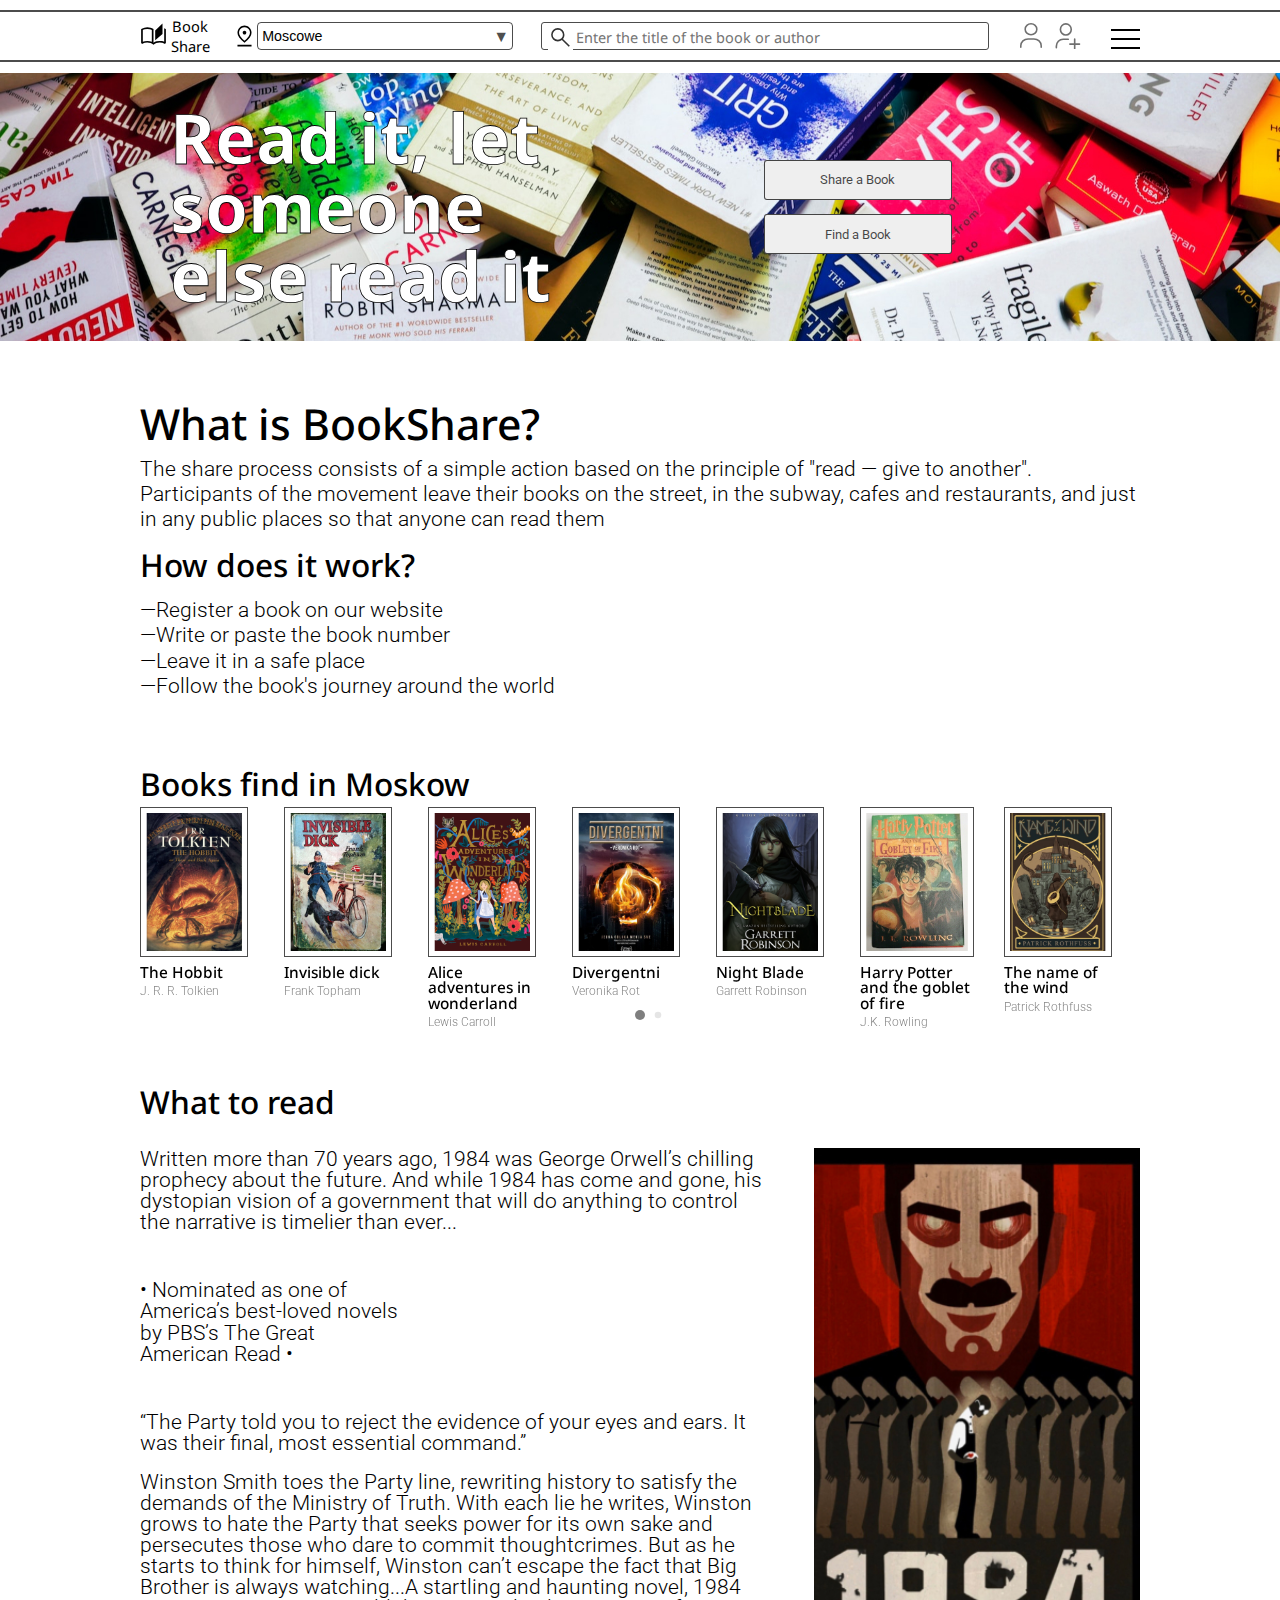
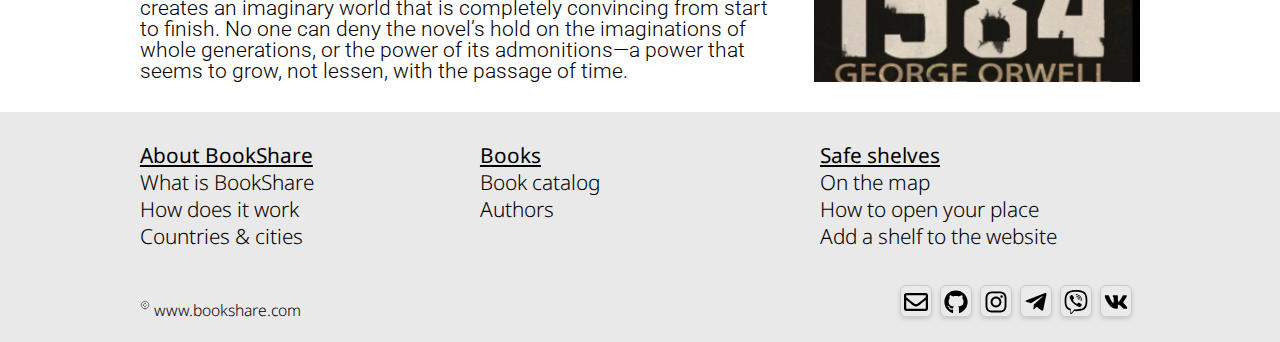
==== index.html @ 94b4ea36 "заливка" ====
<!DOCTYPE html>
<html lang="en">

<head>
   <meta charset="UTF-8">
   <meta http-equiv="X-UA-Compatible" content="IE=edge">
   <meta name="viewport" content="width=device-width, initial-scale=1.0">
   <link rel="stylesheet" href="css/style.css">
   <link rel="stylesheet" href="https://cdn.jsdelivr.net/npm/swiper@9/swiper-bundle.min.css" />
   <title>BookShare</title>
</head>

<body>
   <div class="wrapper">
      <header class="header">
         
         <div class="line"></div>
         <div class="container container-menu">
            <div class="menu">
               <!-- ================================= -->
               <button class="menu__logo">
                  <div class="menu__logo-icon">
                     <img src="img/001-menu/01_open-book.svg" alt="book">
                  </div>
                  <div class="menu__logo-text">Book <br> Share </div>
               </button>
               <!-- ================================= -->
               <div class="menu__location">
                  <img src="img/001-menu/02_pin-drop.svg" alt="location">
                  <div class="menu__location__select">
                     <select name="location" class="menu__location__select-city">
                        <option select disableed value="Moscowe">Moscowe</option>
                        <option value="Ekaterinburg">Ekaterinburg</option>
                        <option value="Omsk">Omsk</option>
                        <option value="Cheboksary">Cheboksary</option>
                     </select>
                  </div>
               </div>
               <!-- ================================= -->
               <div class="menu__search">
                  <form action="#" method="get" class="menu__search-wrapper">
                     <div>
                        <button type="reset" class="menu__search-btn btn">
                           <img class="menu__search-btn_img_1" src="img/001-menu/03_search.svg" alt="">
                           <img class="menu__search-btn_img_2" src="img/001-menu/03_search-2.svg" alt="">
                        </button>
                     </div>
                     <div class="menu__search-input">
                        <input class="search__input" type="text" placeholder="Enter the title of the book or author">
                     </div>
                  </form>
               </div>
               <!-- ================================= -->
               <div class="menu__contacts">
                  <div class="menu__contacts-login">
                     <button class="btn btn-item">
                        <img src="img/001-menu/04_Vector 1.svg" alt="">
                        <div class="prompt">Register</div>
                     </button>
                  </div>
                  <div class="menu__contacts-new">
                     <button class="btn btn-item">
                        <img src="img/001-menu/05_Vector 2.svg" alt="">
                        <div class="prompt">New account</div>
                     </button>
                  </div>
               </div>
               <!-- ================================= -->
               <div class="menu__burger">
                  <nav class="nav burger__wrapper">
                     <ul class="nav__list">
                        <li class="nav__item"><a href="#" data-goto=".what-is-bookshare" class="nav__link">What is BookShare</a></li>
                        <li class="nav__item"><a href="#" data-goto=".slider__book-find-in-moskow" class="nav__link">Books find in city</a></li>
                        <li class="nav__item"><a href="#" data-goto=".what-to-read" class="nav__link">What to read</a></li>
                        <li class="nav__item"><a href="#" data-goto=".footer" class="nav__link">Information block</a></li>
                        <li class="nav__item"><a href="./categories.html" class="nav__link">Categories</a></li>
                        <li class="nav__item"><a href="#" class="nav__link">Пункт 6</a></li>
                     </ul>
                  </nav>
                  <button class="burger" aria-label="Открыть меню" aria-expanded="false">
                     <span class="burger__line"></span>
                  </button>
               </div>
            </div>
            <div class="line line-one"></div>
            <!-- ======================================= -->
         </div>
         <div class="line"></div>
         <div class="header-box">
            <div class="container">
               <div class="header-box__content">
                  <h1>Read it, let someone <br>else read it</h1>
                  <div class="header-box__content-button">
                     <button class="header-box__content__button-one">Share a Book</button>
                     <button class="header-box__content__button-two">Find a Book</button>
                  </div>
                  </p>
               </div>
            </div>
            <!-- ========================================= -->
      </header>
      <main class="main">
         <section class="what-is-bookshare">
            <div class="container">
               <div class="box-text_1">
                  <h2>What is BookShare?</h2>
                  <p>The share process consists of a simple action based on the principle of "read — give to another".
                     Participants of the movement leave their books on the street, in the subway, cafes and restaurants,
                     and just in any public places so that anyone can read them
                  </p>
               </div>
               <div class="box-text_2">
                  <h3>How does it work?</h3>
                  <ul>
                     <li>Register a book on our website</li>
                     <li>Write or paste the book number</li>
                     <li>Leave it in a safe place</li>
                     <li>Follow the book's journey around the world</li>
                  </ul>
               </div>
            </div>
         </section>
         <section class="slider__book-find-in-moskow">
            <div class="container">
               <div class="swiper">
                  <h3 class="title">Books find in Moskow</h3>
                  <div class="swiper-wrapper">
                     <!-- Slides -->
                     <a href="#" class="swiper-slide">
                        <div class="swiper-slide__image">
                           <img src="./img/003-slider/001_The-Hobbit.png" alt="The Hobbit">
                        </div>
                        <h4 class="swiper-slide__book-title">The Hobbit</h4>
                        <p class="swiper-slide__author">J. R. R. Tolkien</p>
                     </a>
                     <a href="#" class="swiper-slide">
                        <div class="swiper-slide__image">
                           <img src="./img/003-slider/002_Invisible-dick.png" alt="Invisible dick">
                        </div>
                        <h4 class="swiper-slide__book-title">Invisible dick</h4>
                        <p class="swiper-slide__author">Frank Topham</p>
                     </a>
                     <a href="#" class="swiper-slide">
                        <div class="swiper-slide__image">
                           <img src="./img/003-slider/003_Alice-adventures-in-wonderland.png"
                              alt="Alice adventures in wonderland">
                        </div>
                        <h4 class="swiper-slide__book-title">Alice adventures in wonderland</h4>
                        <p class="swiper-slide__author">Lewis Carroll</p>
                     </a>
                     <a href="#" class="swiper-slide">
                        <div class="swiper-slide__image">
                           <img src="./img/003-slider/004_Divergentni.png" alt="Divergentni">
                        </div>
                        <h4 class="swiper-slide__book-title">Divergentni
                        </h4>
                        <p class="swiper-slide__author">Veronika Rot</p>
                     </a>
                     <a href="#" class="swiper-slide">
                        <div class="swiper-slide__image">
                           <img src="./img/003-slider/005_Night-Blade.png" alt="Night Blade">
                        </div>
                        <h4 class="swiper-slide__book-title">Night Blade
                        </h4>
                        <p class="swiper-slide__author">Garrett Robinson</p>
                     </a>
                     <a href="#" class="swiper-slide">
                        <div class="swiper-slide__image">
                           <img src="./img/003-slider/006_Harry-Potter-and-the-goblet-of-fire.png"
                              alt="Harry Potter and the goblet of fire">
                        </div>
                        <h4 class="swiper-slide__book-title">Harry Potter and the goblet of fire
                        </h4>
                        <p class="swiper-slide__author">J.K. Rowling</p>
                     </a>
                     <a href="#" class="swiper-slide">
                        <div class="swiper-slide__image">
                           <img src="./img/003-slider/007_The-name-of-the-wind.png" alt="The name of the wind">
                        </div>
                        <h4 class="swiper-slide__book-title">The name of the wind</h4>
                        <p class="swiper-slide__author">Patrick Rothfuss</p>
                     </a>
                     <a href="#" class="swiper-slide">
                        <div class="swiper-slide__image">
                           <img src="./img/003-slider/008_The-book-of-Bera.png" alt="The book of Bera">
                        </div>
                        <h4 class="swiper-slide__book-title">The book of Bera</h4>
                        <p class="swiper-slide__author">Suzie Wilde</p>
                     </a>
                  </div>
                  <!-- If we need pagination -->
                  <div class="swiper-pagination"></div>

                  <!-- If we need navigation buttons -->
                  <!-- <div class="swiper-button-prev"></div>
                  <div class="swiper-button-next"></div> -->

                  <!-- If we need scrollbar -->
                  <!-- <div class="swiper-scrollbar"></div> -->
               </div>
            </div>
         </section>
         <section class="what-to-read">
            <div class="container">
               <div class="what-to-read__wrapper">
                  <h3>What to read</h3>
                  <div class="what-to-read__box">
                     <div class="what-to-read__image">
                        <img src="./img/004-what-to-read/001.jpg" alt="What-to-read">
                     </div>
                     <div class="what-to-read__text-one">
                        <p>Written more than 70 years ago, 1984 was George Orwell’s chilling prophecy about the future.
                           And while 1984 has come and gone, his dystopian vision of a government that will do anything
                           to control the narrative is timelier than ever...</p>
                     </div>
                     <div class="what-to-read__box">
                        <p>• Nominated as one of America’s best-loved novels by PBS’s The Great American Read •</p>
                     </div>
                     <div class="what-to-read__text-three">
                        <p>“The Party told you to reject the evidence of your eyes and ears. It was their final, most
                           essential command.”</p>
                     </div>
                     <div class="what-to-read__text-four">
                        <p>Winston Smith toes the Party line, rewriting history to satisfy the demands of the Ministry
                           of Truth. With each lie he writes, Winston grows to hate the Party that seeks power for its
                           own sake and persecutes those who dare to commit thoughtcrimes. But as he starts to think for
                           himself, Winston can’t escape the fact that Big Brother is always watching...A startling and
                           haunting novel, 1984 creates an imaginary world that is completely convincing from start to
                           finish. No one can deny the novel’s hold on the imaginations of whole generations, or the
                           power of its admonitions—a power that seems to grow, not lessen, with the passage of time.
                        </p>
                     </div>
                  </div>
               </div>
            </div>
         </section>
      </main>
      <footer class="footer">
         <div class="container">
            <div class="footer__wrapper">
               <div class="footer__about-bookshare">
                  <h5>About BookShare</h5>
                  <a href="#">
                     <p>What is BookShare</p>
                  </a>
                  <a href="#">
                     <p>How does it work</p>
                  </a>
                  <a href="#">
                     <p>Countries & cities</p>
                  </a>
               </div>
               <div class="footer__books">
                  <h5>Books</h5>
                  <a href="#">
                     <p>Book catalog</p>
                  </a>
                  <a href="#">
                     <p>Authors</p>
                  </a>
               </div>
               <div class="footer__safe-shelves">
                  <h5>Safe shelves</h5>
                  <a href="#">
                     <p>On the map</p>
                  </a>
                  <a href="#">
                     <p>How to open your place</p>
                  </a>
                  <a href="#">
                     <p>Add a shelf to the website</p>
                  </a>
               </div>
               <div class="footer__socials">
                  <div class="social email">
                     <a href="#" target="_blank">
                        <svg role="img" viewBox="0 0 512 512">
                           <path fill="currentColor"
                              d="M464 64H48C21.49 64 0 85.49 0 112v288c0 26.51 21.49 48 48 48h416c26.51 0 48-21.49 48-48V112c0-26.51-21.49-48-48-48zm0 48v40.805c-22.422 18.259-58.168 46.651-134.587 106.49-16.841 13.247-50.201 45.072-73.413 44.701-23.208.375-56.579-31.459-73.413-44.701C106.18 199.465 70.425 171.067 48 152.805V112h416zM48 400V214.398c22.914 18.251 55.409 43.862 104.938 82.646 21.857 17.205 60.134 55.186 103.062 54.955 42.717.231 80.509-37.199 103.053-54.947 49.528-38.783 82.032-64.401 104.947-82.653V400H48z" />
                        </svg>
                     </a>
                  </div>
                  <!-- <div class="social facebook">
                     <a href="#" target="_blank">
                        <svg role="img" viewBox="0 0 320 512">
                           <path fill="currentColor" d="M279.14 288l14.22-92.66h-88.91v-60.13c0-25.35 12.42-50.06 52.24-50.06h40.42V6.26S260.43 0 225.36 0c-73.22 0-121.08 44.38-121.08 124.72v70.62H22.89V288h81.39v224h100.17V288z"/>
                        </svg>
                     </a>
                  </div> -->
                  <div class="social github">
                     <a href="#" target="_blank">
                        <svg role="img" viewBox="0 0 496 512">
                           <path fill="currentColor"
                              d="M165.9 397.4c0 2-2.3 3.6-5.2 3.6-3.3.3-5.6-1.3-5.6-3.6 0-2 2.3-3.6 5.2-3.6 3-.3 5.6 1.3 5.6 3.6zm-31.1-4.5c-.7 2 1.3 4.3 4.3 4.9 2.6 1 5.6 0 6.2-2s-1.3-4.3-4.3-5.2c-2.6-.7-5.5.3-6.2 2.3zm44.2-1.7c-2.9.7-4.9 2.6-4.6 4.9.3 2 2.9 3.3 5.9 2.6 2.9-.7 4.9-2.6 4.6-4.6-.3-1.9-3-3.2-5.9-2.9zM244.8 8C106.1 8 0 113.3 0 252c0 110.9 69.8 205.8 169.5 239.2 12.8 2.3 17.3-5.6 17.3-12.1 0-6.2-.3-40.4-.3-61.4 0 0-70 15-84.7-29.8 0 0-11.4-29.1-27.8-36.6 0 0-22.9-15.7 1.6-15.4 0 0 24.9 2 38.6 25.8 21.9 38.6 58.6 27.5 72.9 20.9 2.3-16 8.8-27.1 16-33.7-55.9-6.2-112.3-14.3-112.3-110.5 0-27.5 7.6-41.3 23.6-58.9-2.6-6.5-11.1-33.3 2.6-67.9 20.9-6.5 69 27 69 27 20-5.6 41.5-8.5 62.8-8.5s42.8 2.9 62.8 8.5c0 0 48.1-33.6 69-27 13.7 34.7 5.2 61.4 2.6 67.9 16 17.7 25.8 31.5 25.8 58.9 0 96.5-58.9 104.2-114.8 110.5 9.2 7.9 17 22.9 17 46.4 0 33.7-.3 75.4-.3 83.6 0 6.5 4.6 14.4 17.3 12.1C428.2 457.8 496 362.9 496 252 496 113.3 383.5 8 244.8 8zM97.2 352.9c-1.3 1-1 3.3.7 5.2 1.6 1.6 3.9 2.3 5.2 1 1.3-1 1-3.3-.7-5.2-1.6-1.6-3.9-2.3-5.2-1zm-10.8-8.1c-.7 1.3.3 2.9 2.3 3.9 1.6 1 3.6.7 4.3-.7.7-1.3-.3-2.9-2.3-3.9-2-.6-3.6-.3-4.3.7zm32.4 35.6c-1.6 1.3-1 4.3 1.3 6.2 2.3 2.3 5.2 2.6 6.5 1 1.3-1.3.7-4.3-1.3-6.2-2.2-2.3-5.2-2.6-6.5-1zm-11.4-14.7c-1.6 1-1.6 3.6 0 5.9 1.6 2.3 4.3 3.3 5.6 2.3 1.6-1.3 1.6-3.9 0-6.2-1.4-2.3-4-3.3-5.6-2z" />
                        </svg>
                     </a>
                  </div>
                  <div class="social instagram">
                     <a href="#" target="_blank">
                        <svg role="img" viewBox="0 0 448 512">
                           <path fill="currentColor"
                              d="M224.1 141c-63.6 0-114.9 51.3-114.9 114.9s51.3 114.9 114.9 114.9S339 319.5 339 255.9 287.7 141 224.1 141zm0 189.6c-41.1 0-74.7-33.5-74.7-74.7s33.5-74.7 74.7-74.7 74.7 33.5 74.7 74.7-33.6 74.7-74.7 74.7zm146.4-194.3c0 14.9-12 26.8-26.8 26.8-14.9 0-26.8-12-26.8-26.8s12-26.8 26.8-26.8 26.8 12 26.8 26.8zm76.1 27.2c-1.7-35.9-9.9-67.7-36.2-93.9-26.2-26.2-58-34.4-93.9-36.2-37-2.1-147.9-2.1-184.9 0-35.8 1.7-67.6 9.9-93.9 36.1s-34.4 58-36.2 93.9c-2.1 37-2.1 147.9 0 184.9 1.7 35.9 9.9 67.7 36.2 93.9s58 34.4 93.9 36.2c37 2.1 147.9 2.1 184.9 0 35.9-1.7 67.7-9.9 93.9-36.2 26.2-26.2 34.4-58 36.2-93.9 2.1-37 2.1-147.8 0-184.8zM398.8 388c-7.8 19.6-22.9 34.7-42.6 42.6-29.5 11.7-99.5 9-132.1 9s-102.7 2.6-132.1-9c-19.6-7.8-34.7-22.9-42.6-42.6-11.7-29.5-9-99.5-9-132.1s-2.6-102.7 9-132.1c7.8-19.6 22.9-34.7 42.6-42.6 29.5-11.7 99.5-9 132.1-9s102.7-2.6 132.1 9c19.6 7.8 34.7 22.9 42.6 42.6 11.7 29.5 9 99.5 9 132.1s2.7 102.7-9 132.1z" />
                        </svg>
                     </a>
                  </div>
                  <!-- <div class="social linkedin">
                     <a href="#" target="_blank">
                        <svg role="img" viewBox="0 0 448 512">
                           <path fill="currentColor" d="M100.28 448H7.4V148.9h92.88zM53.79 108.1C24.09 108.1 0 83.5 0 53.8a53.79 53.79 0 0 1 107.58 0c0 29.7-24.1 54.3-53.79 54.3zM447.9 448h-92.68V302.4c0-34.7-.7-79.2-48.29-79.2-48.29 0-55.69 37.7-55.69 76.7V448h-92.78V148.9h89.08v40.8h1.3c12.4-23.5 42.69-48.3 87.88-48.3 94 0 111.28 61.9 111.28 142.3V448z"/>
                        </svg>
                     </a>
                  </div> -->
                  <div class="social telegram">
                     <a href="#" target="_blank">
                        <svg role="img" viewBox="0 0 448 512">
                           <path fill="currentColor"
                              d="M446.7 98.6l-67.6 318.8c-5.1 22.5-18.4 28.1-37.3 17.5l-103-75.9-49.7 47.8c-5.5 5.5-10.1 10.1-20.7 10.1l7.4-104.9 190.9-172.5c8.3-7.4-1.8-11.5-12.9-4.1L117.8 284 16.2 252.2c-22.1-6.9-22.5-22.1 4.6-32.7L418.2 66.4c18.4-6.9 34.5 4.1 28.5 32.2z" />
                        </svg>
                     </a>
                  </div>
                  <!-- <div class="social twitter">
                     <a href="#" target="_blank">
                        <svg role="img" viewBox="0 0 512 512">
                           <path fill="currentColor" d="M459.37 151.716c.325 4.548.325 9.097.325 13.645 0 138.72-105.583 298.558-298.558 298.558-59.452 0-114.68-17.219-161.137-47.106 8.447.974 16.568 1.299 25.34 1.299 49.055 0 94.213-16.568 130.274-44.832-46.132-.975-84.792-31.188-98.112-72.772 6.498.974 12.995 1.624 19.818 1.624 9.421 0 18.843-1.3 27.614-3.573-48.081-9.747-84.143-51.98-84.143-102.985v-1.299c13.969 7.797 30.214 12.67 47.431 13.319-28.264-18.843-46.781-51.005-46.781-87.391 0-19.492 5.197-37.36 14.294-52.954 51.655 63.675 129.3 105.258 216.365 109.807-1.624-7.797-2.599-15.918-2.599-24.04 0-57.828 46.782-104.934 104.934-104.934 30.213 0 57.502 12.67 76.67 33.137 23.715-4.548 46.456-13.32 66.599-25.34-7.798 24.366-24.366 44.833-46.132 57.827 21.117-2.273 41.584-8.122 60.426-16.243-14.292 20.791-32.161 39.308-52.628 54.253z"/>
                        </svg>
                     </a>
                  </div> -->
                  <div class="social viber">
                     <a href="#" target="_blank">
                        <svg role="img" viewBox="0 0 512 512">
                           <path fill="currentColor"
                              d="M444 49.9C431.3 38.2 379.9.9 265.3.4c0 0-135.1-8.1-200.9 52.3C27.8 89.3 14.9 143 13.5 209.5c-1.4 66.5-3.1 191.1 117 224.9h.1l-.1 51.6s-.8 20.9 13 25.1c16.6 5.2 26.4-10.7 42.3-27.8 8.7-9.4 20.7-23.2 29.8-33.7 82.2 6.9 145.3-8.9 152.5-11.2 16.6-5.4 110.5-17.4 125.7-142 15.8-128.6-7.6-209.8-49.8-246.5zM457.9 287c-12.9 104-89 110.6-103 115.1-6 1.9-61.5 15.7-131.2 11.2 0 0-52 62.7-68.2 79-5.3 5.3-11.1 4.8-11-5.7 0-6.9.4-85.7.4-85.7-.1 0-.1 0 0 0-101.8-28.2-95.8-134.3-94.7-189.8 1.1-55.5 11.6-101 42.6-131.6 55.7-50.5 170.4-43 170.4-43 96.9.4 143.3 29.6 154.1 39.4 35.7 30.6 53.9 103.8 40.6 211.1zm-139-80.8c.4 8.6-12.5 9.2-12.9.6-1.1-22-11.4-32.7-32.6-33.9-8.6-.5-7.8-13.4.7-12.9 27.9 1.5 43.4 17.5 44.8 46.2zm20.3 11.3c1-42.4-25.5-75.6-75.8-79.3-8.5-.6-7.6-13.5.9-12.9 58 4.2 88.9 44.1 87.8 92.5-.1 8.6-13.1 8.2-12.9-.3zm47 13.4c.1 8.6-12.9 8.7-12.9.1-.6-81.5-54.9-125.9-120.8-126.4-8.5-.1-8.5-12.9 0-12.9 73.7.5 133 51.4 133.7 139.2zM374.9 329v.2c-10.8 19-31 40-51.8 33.3l-.2-.3c-21.1-5.9-70.8-31.5-102.2-56.5-16.2-12.8-31-27.9-42.4-42.4-10.3-12.9-20.7-28.2-30.8-46.6-21.3-38.5-26-55.7-26-55.7-6.7-20.8 14.2-41 33.3-51.8h.2c9.2-4.8 18-3.2 23.9 3.9 0 0 12.4 14.8 17.7 22.1 5 6.8 11.7 17.7 15.2 23.8 6.1 10.9 2.3 22-3.7 26.6l-12 9.6c-6.1 4.9-5.3 14-5.3 14s17.8 67.3 84.3 84.3c0 0 9.1.8 14-5.3l9.6-12c4.6-6 15.7-9.8 26.6-3.7 14.7 8.3 33.4 21.2 45.8 32.9 7 5.7 8.6 14.4 3.8 23.6z" />
                        </svg>
                     </a>
                  </div>
                  <div class="social vk">
                     <a href="#" target="_blank">
                        <svg role="img" viewBox="0 0 576 512">
                           <path fill="currentColor"
                              d="M545 117.7c3.7-12.5 0-21.7-17.8-21.7h-58.9c-15 0-21.9 7.9-25.6 16.7 0 0-30 73.1-72.4 120.5-13.7 13.7-20 18.1-27.5 18.1-3.7 0-9.4-4.4-9.4-16.9V117.7c0-15-4.2-21.7-16.6-21.7h-92.6c-9.4 0-15 7-15 13.5 0 14.2 21.2 17.5 23.4 57.5v86.8c0 19-3.4 22.5-10.9 22.5-20 0-68.6-73.4-97.4-157.4-5.8-16.3-11.5-22.9-26.6-22.9H38.8c-16.8 0-20.2 7.9-20.2 16.7 0 15.6 20 93.1 93.1 195.5C160.4 378.1 229 416 291.4 416c37.5 0 42.1-8.4 42.1-22.9 0-66.8-3.4-73.1 15.4-73.1 8.7 0 23.7 4.4 58.7 38.1 40 40 46.6 57.9 69 57.9h58.9c16.8 0 25.3-8.4 20.4-25-11.2-34.9-86.9-106.7-90.3-111.5-8.7-11.2-6.2-16.2 0-26.2.1-.1 72-101.3 79.4-135.6z" />
                        </svg>
                     </a>
                  </div>
                  <!-- <div class="social whatsapp">
                     <a href="#" target="_blank">
                        <svg role="img" viewBox="0 0 448 512">
                           <path fill="currentColor" d="M380.9 97.1C339 55.1 283.2 32 223.9 32c-122.4 0-222 99.6-222 222 0 39.1 10.2 77.3 29.6 111L0 480l117.7-30.9c32.4 17.7 68.9 27 106.1 27h.1c122.3 0 224.1-99.6 224.1-222 0-59.3-25.2-115-67.1-157zm-157 341.6c-33.2 0-65.7-8.9-94-25.7l-6.7-4-69.8 18.3L72 359.2l-4.4-7c-18.5-29.4-28.2-63.3-28.2-98.2 0-101.7 82.8-184.5 184.6-184.5 49.3 0 95.6 19.2 130.4 54.1 34.8 34.9 56.2 81.2 56.1 130.5 0 101.8-84.9 184.6-186.6 184.6zm101.2-138.2c-5.5-2.8-32.8-16.2-37.9-18-5.1-1.9-8.8-2.8-12.5 2.8-3.7 5.6-14.3 18-17.6 21.8-3.2 3.7-6.5 4.2-12 1.4-32.6-16.3-54-29.1-75.5-66-5.7-9.8 5.7-9.1 16.3-30.3 1.8-3.7.9-6.9-.5-9.7-1.4-2.8-12.5-30.1-17.1-41.2-4.5-10.8-9.1-9.3-12.5-9.5-3.2-.2-6.9-.2-10.6-.2-3.7 0-9.7 1.4-14.8 6.9-5.1 5.6-19.4 19-19.4 46.3 0 27.3 19.9 53.7 22.6 57.4 2.8 3.7 39.1 59.7 94.8 83.8 35.2 15.2 49 16.5 66.6 13.9 10.7-1.6 32.8-13.4 37.4-26.4 4.6-13 4.6-24.1 3.2-26.4-1.3-2.5-5-3.9-10.5-6.6z"/>
                        </svg>
                     </a>
                  </div> -->
               </div>
               <div class="footer__www">
                  <a href="#">
                     <img src="./img/005-footer/Copyright.svg" alt="">
                     <p>www.bookshare.com</p>
                  </a>
               </div>
            </div>
         </div>
      </footer>
   </div>
   <script src="https://cdn.jsdelivr.net/npm/swiper@9/swiper-bundle.min.js"></script>
   <script src="js/script.js"></script>
</body>

</html>
---- css/style.css ----
@charset "UTF-8";
@import url("https://fonts.googleapis.com/css2?family=Noto+Sans:wght@300;400;500;700&family=Roboto:wght@300&display=swap"); /* /*Обнуление - Кросбраузерность*/
* {
  padding: 0;
  margin: 0;
  border: 0;
}

*, *:before, *:after {
  -webkit-box-sizing: border-box;
  box-sizing: border-box;
}

:focus, :active {
  outline: none;
}

a:focus, a:active {
  outline: none;
}

nav, footer, header, aside {
  display: block;
}

html, body {
  height: 100%;
  width: 100%;
  font-size: 100%;
  line-height: 1;
  font-size: 16px;
  -ms-text-size-adjust: 100%;
  -moz-text-size-adjust: 100%;
  -webkit-text-size-adjust: 100%;
}

input, button, textarea {
  font-family: inherit;
}

input::-ms-clear {
  display: none;
}

button {
  cursor: pointer;
}

button::-moz-focus-inner {
  padding: 0;
  border: 0;
}

a {
  color: inherit;
}

a, a:visited {
  text-decoration: none;
}

a:hover {
  text-decoration: none;
}

ul li {
  list-style: none;
}

img {
  vertical-align: top;
}

h1, h2, h3, h4, h5, h6 {
  font-size: inherit;
  font-weight: inherit;
}

/*--------------------*/
body {
  font-family: "Roboto", "Arial", sans-serif;
  font-weight: 300;
}

.footer__wrapper {
  font-family: "Noto Sans", "Arial", sans-serif;
  font-weight: 300;
}

.footer__wrapper h5, .menu {
  font-family: "Noto Sans", "Arial", sans-serif;
  font-weight: 400;
}

h4, h3, h2 {
  font-family: "Noto Sans", "Arial", sans-serif;
  font-weight: 500;
}

.header-box__content h1 {
  font-family: "Noto Sans", "Arial", sans-serif;
  font-weight: 700;
}

.line {
  margin: 10px 0;
  border: 1px solid rgba(0, 0, 0, 0.7);
  width: 150%;
}

.menu {
  position: relative;
  display: -webkit-box;
  display: -ms-flexbox;
  display: flex;
  -webkit-box-pack: justify;
      -ms-flex-pack: justify;
          justify-content: space-between;
  height: 28px;
  -webkit-box-align: center;
      -ms-flex-align: center;
          align-items: center;
}
.menu .btn {
  background: #ffffff;
}
.menu__logo {
  display: -webkit-box;
  display: -ms-flexbox;
  display: flex;
  -webkit-box-align: center;
      -ms-flex-align: center;
          align-items: center;
  background: #ffffff;
}
.menu__logo-icon {
  background: #ffffff;
}
.menu__logo-icon img {
  width: 22px;
}
.menu__logo-text {
  padding: 0 0 0 4px;
}
@media (max-width: 767px) {
  .menu__logo-text {
    font-size: calc(9px + 8.5 * ((100vw - 320px) / 1920));
  }
}
@media (min-width: 767px) {
  .menu__logo-text {
    font-size: calc(9px + 8.5 * (100vw / 1920));
  }
}
.menu__location {
  display: -webkit-box;
  display: -ms-flexbox;
  display: flex;
}
.menu__location img {
  width: 20px;
}
.menu__location__select {
  margin-right: 5px;
  position: relative;
  display: -webkit-box;
  display: -ms-flexbox;
  display: flex;
  width: 40vw;
  height: 28px;
  line-height: 1.7;
  overflow: hidden;
  border-radius: 0.25em;
  border: 1px solid rgba(0, 0, 0, 0.7);
  padding: 0 4px;
}
.menu__location__select select {
  -moz-appearance: none;
  -webkit-appearance: none;
  -ms-appearance: none;
  appearance: none;
  -webkit-box-shadow: none;
          box-shadow: none;
  border: 0 !important;
  background-image: none;
  -webkit-box-flex: 1;
      -ms-flex: 1;
          flex: 1;
  padding: 0 0em;
  background: white;
  cursor: pointer;
  font-size: 1em;
  -webkit-transition: 0.3s all ease;
  transition: 0.3s all ease;
}
@media (max-width: 767px) {
  .menu__location__select select {
    font-size: calc(12px + 3.4 * ((100vw - 320px) / 1920));
  }
}
@media (min-width: 767px) {
  .menu__location__select select {
    font-size: calc(12px + 3.4 * (100vw / 1920));
  }
}
.menu__location__select select::-ms-expand {
  display: none;
}
.menu__location__select::after {
  content: "▼";
  position: absolute;
  top: 0;
  right: 0;
  padding: 0 0.2em;
  cursor: pointer;
  pointer-events: none;
  -webkit-transition: 0.3s all ease;
  transition: 0.3s all ease;
  color: rgba(0, 0, 0, 0.7);
}
.menu__location__select:hover::after {
  color: #000000;
}
.menu__location__select:hover {
  -webkit-transition: 0.3s all ease;
  transition: 0.3s all ease;
  -webkit-box-shadow: 1px 1px 6px rgba(0, 0, 0, 0.6);
          box-shadow: 1px 1px 6px rgba(0, 0, 0, 0.6);
}
.menu__search {
  position: absolute;
  top: 48px;
  left: 0;
  right: 0;
  border: 1px solid rgba(0, 0, 0, 0.7);
  border-radius: 3px;
  max-width: 638px;
  height: 28px;
  margin: 0 auto;
}
.menu__search-wrapper {
  display: -webkit-box;
  display: -ms-flexbox;
  display: flex;
  min-width: 100%;
  padding: 3px;
  -webkit-box-align: center;
      -ms-flex-align: center;
          align-items: center;
}
.menu__search-btn {
  margin: 0 3px;
}
.menu__search-btn img {
  width: 20px;
  border-radius: 20%;
  opacity: 0.8;
}
.menu__search-btn_img_2 {
  display: none;
}
.menu__search-btn:hover .menu__search-btn_img_1 {
  display: none;
}
.menu__search-btn:hover .menu__search-btn_img_2 {
  -webkit-transition: 0.3s all ease;
  transition: 0.3s all ease;
  display: block;
  width: 22px;
}
.menu__search-input {
  width: 100%;
}
.menu__search .search__input {
  height: 100%;
  width: 100%;
  line-height: 0.7rem;
}
@media (max-width: 767px) {
  .menu__search .search__input {
    font-size: calc(10px + 6.8 * ((100vw - 320px) / 1920));
  }
}
@media (min-width: 767px) {
  .menu__search .search__input {
    font-size: calc(10px + 6.8 * (100vw / 1920));
  }
}
.menu__search:hover {
  -webkit-transition: 0.3s all ease;
  transition: 0.3s all ease;
  -webkit-box-shadow: 1px 1px 6px rgba(0, 0, 0, 0.6);
          box-shadow: 1px 1px 6px rgba(0, 0, 0, 0.6);
}
.menu__contacts {
  display: -webkit-box;
  display: -ms-flexbox;
  display: flex;
  margin: 0 5px 0 5px;
  position: relative;
}
.menu__contacts-login button {
  background: #ffffff;
  margin-right: 7px;
}
.menu__contacts-login img {
  width: 21px;
  opacity: 0.8;
}
.menu__contacts-new img {
  background: #ffffff;
  width: 25px;
  opacity: 0.8;
}
.menu__contacts .prompt {
  position: absolute;
  border: 1px solid #686161;
  border-radius: 3px;
  display: block;
  width: auto;
  padding: 3px;
  top: 35px;
  background: #ffffff;
  opacity: 0;
  visibility: hidden;
}
@media (max-width: 767px) {
  .menu__contacts .prompt {
    font-size: calc(8px + 10.2 * ((100vw - 320px) / 1920));
  }
}
@media (min-width: 767px) {
  .menu__contacts .prompt {
    font-size: calc(8px + 10.2 * (100vw / 1920));
  }
}
.menu__login-page img {
  width: 45px;
  padding: 0 10px 0 0;
}
.menu__burger {
  display: -webkit-box;
  display: -ms-flexbox;
  display: flex;
}
.menu__burger .nav {
  position: fixed;
  right: 0;
  top: 65px;
  z-index: 10000;
  background-color: #ffffff;
  padding: 30px;
  -webkit-transform: translateX(110%);
          transform: translateX(110%);
  -webkit-transition: -webkit-transform 0.6s ease-in-out;
  transition: -webkit-transform 0.6s ease-in-out;
  transition: transform 0.6s ease-in-out;
  transition: transform 0.6s ease-in-out, -webkit-transform 0.6s ease-in-out;
  overflow-y: auto;
  width: 60%;
  max-width: 300px;
  height: calc(100vh - 65px);
}
.menu__burger .nav a {
  background-color: #ffffff;
}
.menu__burger .nav__visible {
  -webkit-transform: none;
          transform: none;
}
.menu__burger .nav__list {
  display: -webkit-box;
  display: -ms-flexbox;
  display: flex;
  -webkit-box-orient: vertical;
  -webkit-box-direction: normal;
      -ms-flex-direction: column;
          flex-direction: column;
  -webkit-box-align: start;
      -ms-flex-align: start;
          align-items: flex-start;
}
@media (max-width: 767px) {
  .menu__burger .nav__list {
    font-size: calc(12px + 10.2 * ((100vw - 320px) / 1920));
  }
}
@media (min-width: 767px) {
  .menu__burger .nav__list {
    font-size: calc(12px + 10.2 * (100vw / 1920));
  }
}
.menu__burger .nav__item:not(:last-child) {
  margin-right: 0px;
  margin-bottom: 30px;
}
.menu__burger .burger {
  position: relative;
  height: 20px;
  width: 29px;
  background-color: transparent;
  margin-top: 5px;
}
.menu__burger .burger__line {
  position: absolute;
  left: 0;
  top: 50%;
  width: 100%;
  height: 2px;
  -webkit-transform: translateY(-50%);
          transform: translateY(-50%);
  -webkit-transition: opasity 0.3s ease-in-out;
  transition: opasity 0.3s ease-in-out;
  background-color: black;
}
.menu__burger .burger::before, .menu__burger .burger::after {
  content: "";
  position: absolute;
  left: 0;
  width: 100%;
  height: 2px;
  background-color: black;
  -webkit-transition: top 0.3s ease-in-out, bottom 0.3s ease-in-out, -webkit-transform 0.3s ease-in-out;
  transition: top 0.3s ease-in-out, bottom 0.3s ease-in-out, -webkit-transform 0.3s ease-in-out;
  transition: transform 0.3s ease-in-out, top 0.3s ease-in-out, bottom 0.3s ease-in-out;
  transition: transform 0.3s ease-in-out, top 0.3s ease-in-out, bottom 0.3s ease-in-out, -webkit-transform 0.3s ease-in-out;
}
.menu__burger .burger::before {
  top: 0px;
}
.menu__burger .burger::after {
  bottom: 0px;
}
.menu__burger .burger--active .burger__line {
  opacity: 0;
}
.menu__burger .burger--active::before {
  -webkit-transform: rotate(45deg);
          transform: rotate(45deg);
  top: 50%;
  bottom: auto;
}
.menu__burger .burger--active::after {
  -webkit-transform: rotate(-45deg);
          transform: rotate(-45deg);
  top: 50%;
  bottom: auto;
}

.line-one {
  position: absolute;
  left: 0;
  right: 0;
  top: 98px;
  border: 1px solid rgba(0, 0, 0, 0.7);
}

.header-box {
  background-image: url("../img/002-header/03.jpg");
  background-position: 0 0;
  background-repeat: no-repeat;
  background-size: cover;
  margin: 60px 0 0 0;
}
.header-box__content {
  display: -webkit-box;
  display: -ms-flexbox;
  display: flex;
  -webkit-box-orient: vertical;
  -webkit-box-direction: normal;
      -ms-flex-direction: column;
          flex-direction: column;
  -webkit-box-align: center;
      -ms-flex-align: center;
          align-items: center;
}
.header-box__content h1 {
  color: #FFF;
  -webkit-text-stroke: 0.8px #000000;
  text-align: center;
  width: 80vw;
  margin: 31px 0;
}
@media (max-width: 767px) {
  .header-box__content h1 {
    font-size: calc(25px + 66.3 * ((100vw - 320px) / 1920));
  }
}
@media (min-width: 767px) {
  .header-box__content h1 {
    font-size: calc(25px + 66.3 * (100vw / 1920));
  }
}
.header-box__content-button {
  display: -webkit-box;
  display: -ms-flexbox;
  display: flex;
  -webkit-box-orient: vertical;
  -webkit-box-direction: normal;
      -ms-flex-direction: column;
          flex-direction: column;
}
.header-box__content button {
  color: rgba(0, 0, 0, 0.7176470588);
  width: 125px;
  height: 24.5px;
  text-align: center;
  border-radius: 3px;
  border: 1px solid rgba(0, 0, 0, 0.7176470588);
}
.header-box__content button:hover {
  -webkit-transition: 0.3s all ease;
  transition: 0.3s all ease;
  -webkit-box-shadow: 1px 1px 6px rgba(0, 0, 0, 0.6);
          box-shadow: 1px 1px 6px rgba(0, 0, 0, 0.6);
}
.header-box__content__button-one {
  margin: 0 0 14.5px 0;
}
.header-box__content__button-two {
  margin: 0 0 55px 0;
}

@media (min-width: 767.98px) {
  .menu {
    position: static;
    padding: 0;
    margin: 0;
  }
  .menu__logo {
    margin: 0;
  }
  .menu__logo-icon img {
    width: 26.76px;
  }
  .menu__location {
    margin: 0;
  }
  .menu__location__select {
    width: 20vw;
  }
  .menu__location img {
    width: 25px;
  }
  .menu__search {
    position: static;
    width: 35vw;
    margin: 0;
  }
  .menu__search-wrapper {
    height: 28px;
  }
  .menu__search-wrapper img {
    width: 25px;
  }
  .menu__contacts-login img {
    padding: 3px;
    width: 28px;
  }
  .menu__contacts-new img {
    padding: 3px;
    width: 32px;
  }
  .menu__burger img {
    width: 40px;
  }
  .line-one {
    display: none;
  }
  .header-box {
    margin: 11px 0 0 0;
  }
  .header-box__content {
    -webkit-box-orient: horizontal;
    -webkit-box-direction: normal;
        -ms-flex-direction: row;
            flex-direction: row;
  }
  .header-box__content h1 {
    text-align: left;
    width: 40vw;
    margin: 30px 82px 30px 30px;
  }
  .header-box__content-button {
    -webkit-box-align: center;
        -ms-flex-align: center;
            align-items: center;
  }
  .header-box__content button {
    width: 188px;
    height: 40px;
  }
  .header-box__content__button-two {
    margin: 0;
  }
}
@media (min-width: 1919.98px) {
  .menu {
    margin: 0 auto;
  }
  .menu__logo-icon img {
    width: 26px;
  }
  .menu__location img {
    width: 25px;
  }
  .menu__search-wrapper {
    width: 638px;
  }
  .menu__contacts-login img {
    width: 31px;
  }
  .menu__contacts-new img {
    width: 32px;
  }
  .menu__burger button img {
    width: 41px;
  }
  .header-box__content {
    -webkit-box-orient: vertical;
    -webkit-box-direction: normal;
        -ms-flex-direction: column;
            flex-direction: column;
    -webkit-box-align: start;
        -ms-flex-align: start;
            align-items: flex-start;
    margin: 0 0 0 30px;
  }
  .header-box__content h1 {
    margin: 102px 0 42px 0;
  }
  .header-box__content-button {
    -webkit-box-orient: horizontal;
    -webkit-box-direction: normal;
        -ms-flex-direction: row;
            flex-direction: row;
    margin: 0 0 180px 0;
  }
  .header-box__content button {
    width: 193px;
  }
  .header-box__content__button-one {
    margin: 0 30px 0 0;
  }
  .header-box__content__button-two {
    margin: 0;
  }
}
.what-is-bookshare {
  line-height: 1.2em;
}
@media (max-width: 767px) {
  .what-is-bookshare {
    font-size: calc(12px + 13.6 * ((100vw - 320px) / 1920));
  }
}
@media (min-width: 767px) {
  .what-is-bookshare {
    font-size: calc(12px + 13.6 * (100vw / 1920));
  }
}
.what-is-bookshare .box-text_1 {
  margin-top: 30px;
}
.what-is-bookshare .box-text_1 p {
  padding: 5px 0 13px 0;
}
.what-is-bookshare .box-text_2 {
  margin-bottom: 30px;
}
.what-is-bookshare .box-text_2 ul {
  padding: 5px 0 0 0;
}
.what-is-bookshare .box-text_2 ul li:before {
  content: "—";
  position: relative;
}

@media (max-width: 767px) {
  h2 {
    font-size: calc(20px + 34 * ((100vw - 320px) / 1920));
  }
}
@media (min-width: 767px) {
  h2 {
    font-size: calc(20px + 34 * (100vw / 1920));
  }
}

@media (max-width: 767px) {
  h3 {
    font-size: calc(18px + 20.4 * ((100vw - 320px) / 1920));
  }
}
@media (min-width: 767px) {
  h3 {
    font-size: calc(18px + 20.4 * (100vw / 1920));
  }
}

@media (min-width: 767.98px) {
  .what-is-bookshare .box-text_1 {
    margin-top: 70px;
  }
  .what-is-bookshare .box-text_1 p {
    padding: 20px 0px 20px 0;
  }
  .what-is-bookshare .box-text_2 {
    margin-bottom: 70px;
  }
  .what-is-bookshare .box-text_2 ul {
    padding: 20px 0px 0 0;
  }
}
@media (min-width: 1919.98px) {
  .what-is-bookshare .box-text_1 {
    margin-top: 100px;
  }
  .what-is-bookshare .box-text_1 p {
    padding: 32px 0px 36px 0;
  }
  .what-is-bookshare .box-text_2 {
    margin-bottom: 100px;
  }
  .what-is-bookshare .box-text_2 ul {
    padding: 32px 0px 0 0;
  }
}
.swiper .title {
  margin-bottom: 7px;
}
.swiper .swiper-wrapper .swiper-slide {
  width: auto;
}
.swiper .swiper-wrapper .swiper-slide__image img {
  height: 150px;
  border: 1px solid rgba(0, 0, 0, 0.7);
  padding: 5px 5px;
}
.swiper .swiper-wrapper .swiper-slide__book-title {
  margin: 8px 0 5px 0;
  width: 114px;
}
@media (max-width: 767px) {
  .swiper .swiper-wrapper .swiper-slide__book-title {
    font-size: calc(12px + 5.1 * ((100vw - 320px) / 1920));
  }
}
@media (min-width: 767px) {
  .swiper .swiper-wrapper .swiper-slide__book-title {
    font-size: calc(12px + 5.1 * (100vw / 1920));
  }
}
.swiper .swiper-wrapper .swiper-slide__author {
  color: rgba(0, 0, 0, 0.5);
}
@media (max-width: 767px) {
  .swiper .swiper-wrapper .swiper-slide__author {
    font-size: calc(10px + 3.4 * ((100vw - 320px) / 1920));
  }
}
@media (min-width: 767px) {
  .swiper .swiper-wrapper .swiper-slide__author {
    font-size: calc(10px + 3.4 * (100vw / 1920));
  }
}

.swiper-pagination {
  bottom: 0;
}

.swiper .swiper-pagination-bullet {
  width: 10px;
  height: 10px;
  line-height: 20px;
  font-size: 14px;
  background-color: rgba(0, 0, 0, 0.5);
}

@media (min-width: 767.98px) {
  .swiper-slider__image img {
    height: 220px;
    padding: 11px;
  }
}
.what-to-read__wrapper {
  margin-top: 30px;
}
.what-to-read__box {
  margin: 10px 0 30px 0;
  display: -ms-grid;
  display: grid;
  -ms-grid-columns: 30vw 20px 1fr;
  grid-template-columns: 30vw 1fr;
  -ms-grid-rows: auto;
  grid-template-rows: auto;
  grid-auto-rows: auto;
  row-gap: 15px;
  -webkit-column-gap: 20px;
     -moz-column-gap: 20px;
          column-gap: 20px;
}
.what-to-read__box > *:nth-child(1) {
  -ms-grid-row: 1;
  -ms-grid-column: 1;
}
.what-to-read__box > *:nth-child(2) {
  -ms-grid-row: 1;
  -ms-grid-column: 3;
}
@media (max-width: 767px) {
  .what-to-read__box {
    font-size: calc(12px + 13.6 * ((100vw - 320px) / 1920));
  }
}
@media (min-width: 767px) {
  .what-to-read__box {
    font-size: calc(12px + 13.6 * (100vw / 1920));
  }
}
.what-to-read__image {
  -ms-grid-row: 1;
      grid-row-start: 1;
  -ms-grid-row-span: 2;
  grid-row-end: 3;
  -ms-grid-column: 1;
      grid-column-start: 1;
  -ms-grid-column-span: 1;
  grid-column-end: 2;
}
.what-to-read__image img {
  display: block;
  width: 100%;
  -o-object-fit: cover;
     object-fit: cover;
}
.what-to-read__text-three {
  -ms-grid-row: 3;
      grid-row-start: 3;
  -ms-grid-column: 1;
      grid-column-start: 1;
  -ms-grid-column-span: 2;
  grid-column-end: 3;
}
.what-to-read__text-four {
  -ms-grid-row: 4;
      grid-row-start: 4;
  -ms-grid-column: 1;
      grid-column-start: 1;
  -ms-grid-column-span: 2;
  grid-column-end: 3;
}

@media (min-width: 379.98px) {
  .what-to-read__image {
    -ms-grid-row-span: 4;
    grid-row-end: 4;
  }
  .what-to-read__text-three {
    -ms-grid-column: 2;
        grid-column-start: 2;
    -ms-grid-row-span: 3;
    grid-row-end: 3;
  }
}
@media (min-width: 767.98px) {
  .what-to-read {
    margin-top: 58px;
  }
  .what-to-read__box {
    margin-top: 30px;
    -ms-grid-columns: 1fr 42px 25.52vw;
    grid-template-columns: 1fr 25.52vw;
    row-gap: 17px;
    -webkit-column-gap: 42px;
       -moz-column-gap: 42px;
            column-gap: 42px;
  }
  .what-to-read__image {
    -ms-grid-row-span: 5;
    grid-row-end: 5;
    -ms-grid-column: 2;
        grid-column-start: 2;
  }
  .what-to-read__text-three {
    -ms-grid-column: 1;
        grid-column-start: 1;
    -ms-grid-column-span: 1;
    grid-column-end: 2;
  }
  .what-to-read__text-four {
    -ms-grid-column: 1;
        grid-column-start: 1;
    -ms-grid-column-span: 1;
    grid-column-end: 2;
  }
}
@media (min-width: 1919.98px) {
  .what-to-read {
    margin-top: 100px;
  }
  .what-to-read__box {
    -ms-grid-columns: 1fr 135px 15.94vw;
    grid-template-columns: 1fr 15.94vw;
    row-gap: 35px;
    -webkit-column-gap: 135px;
       -moz-column-gap: 135px;
            column-gap: 135px;
  }
}
.footer {
  background: #E9E9E9;
}
.footer a :hover {
  text-shadow: 1px 1px 1px rgba(25, 25, 25, 0.3607843137);
}
.footer__wrapper {
  margin-top: 30px;
  padding: 0 0px 15px 0px;
  line-height: 1.3;
}
@media (max-width: 767px) {
  .footer__wrapper {
    font-size: calc(14px + 10.2 * ((100vw - 320px) / 1920));
  }
}
@media (min-width: 767px) {
  .footer__wrapper {
    font-size: calc(14px + 10.2 * (100vw / 1920));
  }
}
.footer__wrapper h5 {
  text-decoration: underline;
}
.footer__about-bookshare {
  padding-bottom: 15px;
}
.footer__books {
  padding-bottom: 15px;
}
.footer__safe-shelves {
  padding-bottom: 15px;
}
.footer__socials {
  padding-bottom: 33px;
  display: -webkit-box;
  display: -ms-flexbox;
  display: flex;
  -ms-flex-wrap: wrap;
      flex-wrap: wrap;
  -webkit-box-pack: left;
      -ms-flex-pack: left;
          justify-content: left;
}
.footer__socials .social a {
  display: block;
  width: 29px;
  height: 29px;
  margin: 0 8px 10px 0;
  text-align: center;
  color: #000;
  background: #fff;
  border: 1px solid #ccc;
  border-radius: 6px;
  -webkit-box-shadow: 0 2px 4px rgba(0, 0, 0, 0.15), inset 0 0 50px rgba(0, 0, 0, 0.1);
          box-shadow: 0 2px 4px rgba(0, 0, 0, 0.15), inset 0 0 50px rgba(0, 0, 0, 0.1);
}
.footer__socials .social:last-child {
  margin: 0 0px 0px 0;
}
.footer__socials .social a:hover {
  color: #fff;
}
.footer__socials .social svg {
  margin-top: 3px;
  width: 23px;
  height: 23px;
}
.footer__socials .email a:hover {
  background: #5bc7ff;
}
.footer__socials .facebook a:hover {
  background: #3b5998;
}
.footer__socials .github a:hover {
  background: #191919;
}
.footer__socials .instagram a:hover {
  background: #3f729b;
}
.footer__socials .linkedin a:hover {
  background: #0e76a8;
}
.footer__socials .telegram a:hover {
  background: #249bd7;
}
.footer__socials .twitter a:hover {
  background: #00acee;
}
.footer__socials .viber a:hover {
  background: #7b519d;
}
.footer__socials .vk a:hover {
  background: #4a76a8;
}
.footer__socials .whatsapp a:hover {
  background: #50b154;
}
.footer__www {
  text-align: center;
}
@media (max-width: 767px) {
  .footer__www {
    font-size: calc(10px + 8.5 * ((100vw - 320px) / 1920));
  }
}
@media (min-width: 767px) {
  .footer__www {
    font-size: calc(10px + 8.5 * (100vw / 1920));
  }
}
.footer__www p {
  display: inline;
}

@media (min-width: 767.98px) {
  .footer__wrapper {
    display: -ms-grid;
    display: grid;
    -ms-grid-columns: 1fr 20px 1fr 20px 1fr;
    grid-template-columns: repeat(3, 1fr);
    grid-auto-rows: auto;
    grid-auto-columns: auto;
    gap: 20px;
  }
  .footer__socials {
    -ms-grid-row: 2;
        grid-row-start: 2;
    -ms-grid-row-span: 1;
    grid-row-end: 3;
    -ms-grid-column: 2;
        grid-column-start: 2;
    -ms-grid-column-span: 2;
    grid-column-end: 4;
    -webkit-box-pack: right;
        -ms-flex-pack: right;
            justify-content: right;
    -ms-grid-row-align: center;
        align-self: center;
    padding: 0;
    margin: 0;
  }
  .footer__socials .social a {
    width: 32px;
    height: 32px;
  }
  .footer__socials .social svg {
    margin-top: 4px;
    width: 24px;
    height: 24px;
  }
  .footer__www {
    -ms-grid-row: 2;
        grid-row-start: 2;
    -ms-grid-row-span: 1;
    grid-row-end: 3;
    -ms-grid-column: 1;
        grid-column-start: 1;
    -ms-grid-column-span: 1;
    grid-column-end: 2;
    -ms-grid-row-align: self-center;
        align-self: self-center;
    -ms-grid-column-align: left;
        justify-self: left;
    padding-top: 15px;
  }
}
@media (min-width: 1919.98px) {
  .footer__wrapper {
    -ms-grid-columns: 1fr 5px 1fr 5px 1fr 5px 1.5fr;
    grid-template-columns: 1fr 1fr 1fr 1.5fr;
    grid-auto-rows: auto;
    grid-auto-columns: auto;
    gap: 5px;
  }
  .footer__socials {
    -ms-grid-row: 1;
        grid-row-start: 1;
    -ms-grid-row-span: 1;
    grid-row-end: 2;
    -ms-grid-column: 4;
        grid-column-start: 4;
    -ms-grid-column-span: 1;
    grid-column-end: 5;
    -ms-grid-row-align: start;
        align-self: start;
  }
  .footer__socials .social a {
    width: 48px;
    height: 48px;
  }
  .footer__socials .social svg {
    margin-top: 7px;
    width: 32px;
    height: 32px;
  }
  .footer__www {
    -ms-grid-row: 2;
        grid-row-start: 2;
    -ms-grid-row-span: 1;
    grid-row-end: 3;
    -ms-grid-column: 1;
        grid-column-start: 1;
    -ms-grid-column-span: 4;
    grid-column-end: 5;
    -ms-grid-column-align: center;
        justify-self: center;
    padding-top: 110px;
  }
}
.categories {
  padding-top: 50px;
}
.categories__list {
  display: -webkit-box;
  display: -ms-flexbox;
  display: flex;
  -ms-flex-wrap: wrap;
      flex-wrap: wrap;
  padding: 15px 0 30px 0;
  -webkit-box-pack: start;
      -ms-flex-pack: start;
          justify-content: flex-start;
  margin-bottom: 20px;
}
.categories__list-item {
  white-space: nowrap;
  border: 1px solid rgba(0, 0, 0, 0.569);
  border-radius: 3px;
  margin: 10px 10px 0 0;
  -webkit-box-pack: center;
      -ms-flex-pack: center;
          justify-content: center;
  padding: 5px;
}
@media (max-width: 767px) {
  .categories__list-item {
    font-size: calc(14px + 3.4 * ((100vw - 320px) / 1920));
  }
}
@media (min-width: 767px) {
  .categories__list-item {
    font-size: calc(14px + 3.4 * (100vw / 1920));
  }
}
.categories__list-item:hover {
  -webkit-box-shadow: 3px 3px 0.6em rgba(0, 0, 0, 0.3725490196);
          box-shadow: 3px 3px 0.6em rgba(0, 0, 0, 0.3725490196);
}

.available {
  text-align: center;
}
.available__title {
  text-align: left;
}
.available__list {
  display: -webkit-box;
  display: -ms-flexbox;
  display: flex;
  -webkit-box-orient: vertical;
  -webkit-box-direction: normal;
      -ms-flex-direction: column;
          flex-direction: column;
  -webkit-box-align: center;
      -ms-flex-align: center;
          align-items: center;
}
.available__item {
  margin-top: 25px;
  display: -webkit-box;
  display: -ms-flexbox;
  display: flex;
  -webkit-box-orient: vertical;
  -webkit-box-direction: normal;
      -ms-flex-direction: column;
          flex-direction: column;
  -webkit-box-align: center;
      -ms-flex-align: center;
          align-items: center;
}
.available__item:last-child {
  margin-bottom: 25px;
}
.available__item p {
  padding-top: 5px;
}
@media (max-width: 767px) {
  .available__item p {
    font-size: calc(12px + 13.6 * ((100vw - 320px) / 1920));
  }
}
@media (min-width: 767px) {
  .available__item p {
    font-size: calc(12px + 13.6 * (100vw / 1920));
  }
}
.available__item__image {
  border: 1px solid;
  padding: 10px;
  width: 220px;
  margin-bottom: 10px;
}
.available__item__image img {
  width: 200px;
}
@media (max-width: 767px) {
  h4 {
    font-size: calc(14px + 27.2 * ((100vw - 320px) / 1920));
  }
}
@media (min-width: 767px) {
  h4 {
    font-size: calc(14px + 27.2 * (100vw / 1920));
  }
}

@media (min-width: 767.98px) {
  .categories {
    padding-top: 15px;
  }
  .available__list {
    -webkit-box-align: start;
        -ms-flex-align: start;
            align-items: flex-start;
  }
  .available__item {
    -webkit-box-orient: horizontal;
    -webkit-box-direction: normal;
        -ms-flex-direction: row;
            flex-direction: row;
    -webkit-box-align: start;
        -ms-flex-align: start;
            align-items: flex-start;
  }
  .available__item__image {
    width: 270px;
    margin-right: 20px;
  }
  .available__item__image img {
    width: 250px;
  }
  .available__item__text {
    display: -webkit-box;
    display: -ms-flexbox;
    display: flex;
    -webkit-box-orient: vertical;
    -webkit-box-direction: reverse;
        -ms-flex-direction: column-reverse;
            flex-direction: column-reverse;
    -webkit-box-align: start;
        -ms-flex-align: start;
            align-items: flex-start;
  }
}
@media (min-width: 1919.98px) {
  .available__item:last-child {
    margin-bottom: 100px;
  }
}
body {
  height: 100%;
  background: #ffffff;
  min-width: 320px;
  overflow-x: hidden;
  position: relative;
}

.stop-scroll {
  overflow: hidden;
  position: relative;
  position: fixed;
  left: 0;
  top: 0;
  width: 100vw;
  height: 100vh;
}

.wrapper {
  min-height: 100%;
  display: -webkit-box;
  display: -ms-flexbox;
  display: flex;
  -webkit-box-orient: vertical;
  -webkit-box-direction: normal;
      -ms-flex-direction: column;
          flex-direction: column;
}

.main {
  -webkit-box-flex: 1;
      -ms-flex: 1 1 auto;
          flex: 1 1 auto;
}

.container {
  padding: 0;
  width: 90.625vw;
  margin: 0 auto;
}

@media (min-width: 767.98px) {
  .container {
    width: 92.45vw;
  }
}
@media (min-width: 1023.98px) {
  .container {
    width: 80.76vw;
  }
}
@media (min-width: 1207.98px) {
  .container {
    width: 78.15vw;
  }
}
@media (min-width: 1535.98px) {
  .container {
    width: 69.08vw;
  }
}
@media (min-width: 1791.98px) {
  .container {
    width: 65.74vw;
  }
}
@media (min-width: 1919.98px) {
  .container {
    width: 67.45vw;
  }
}
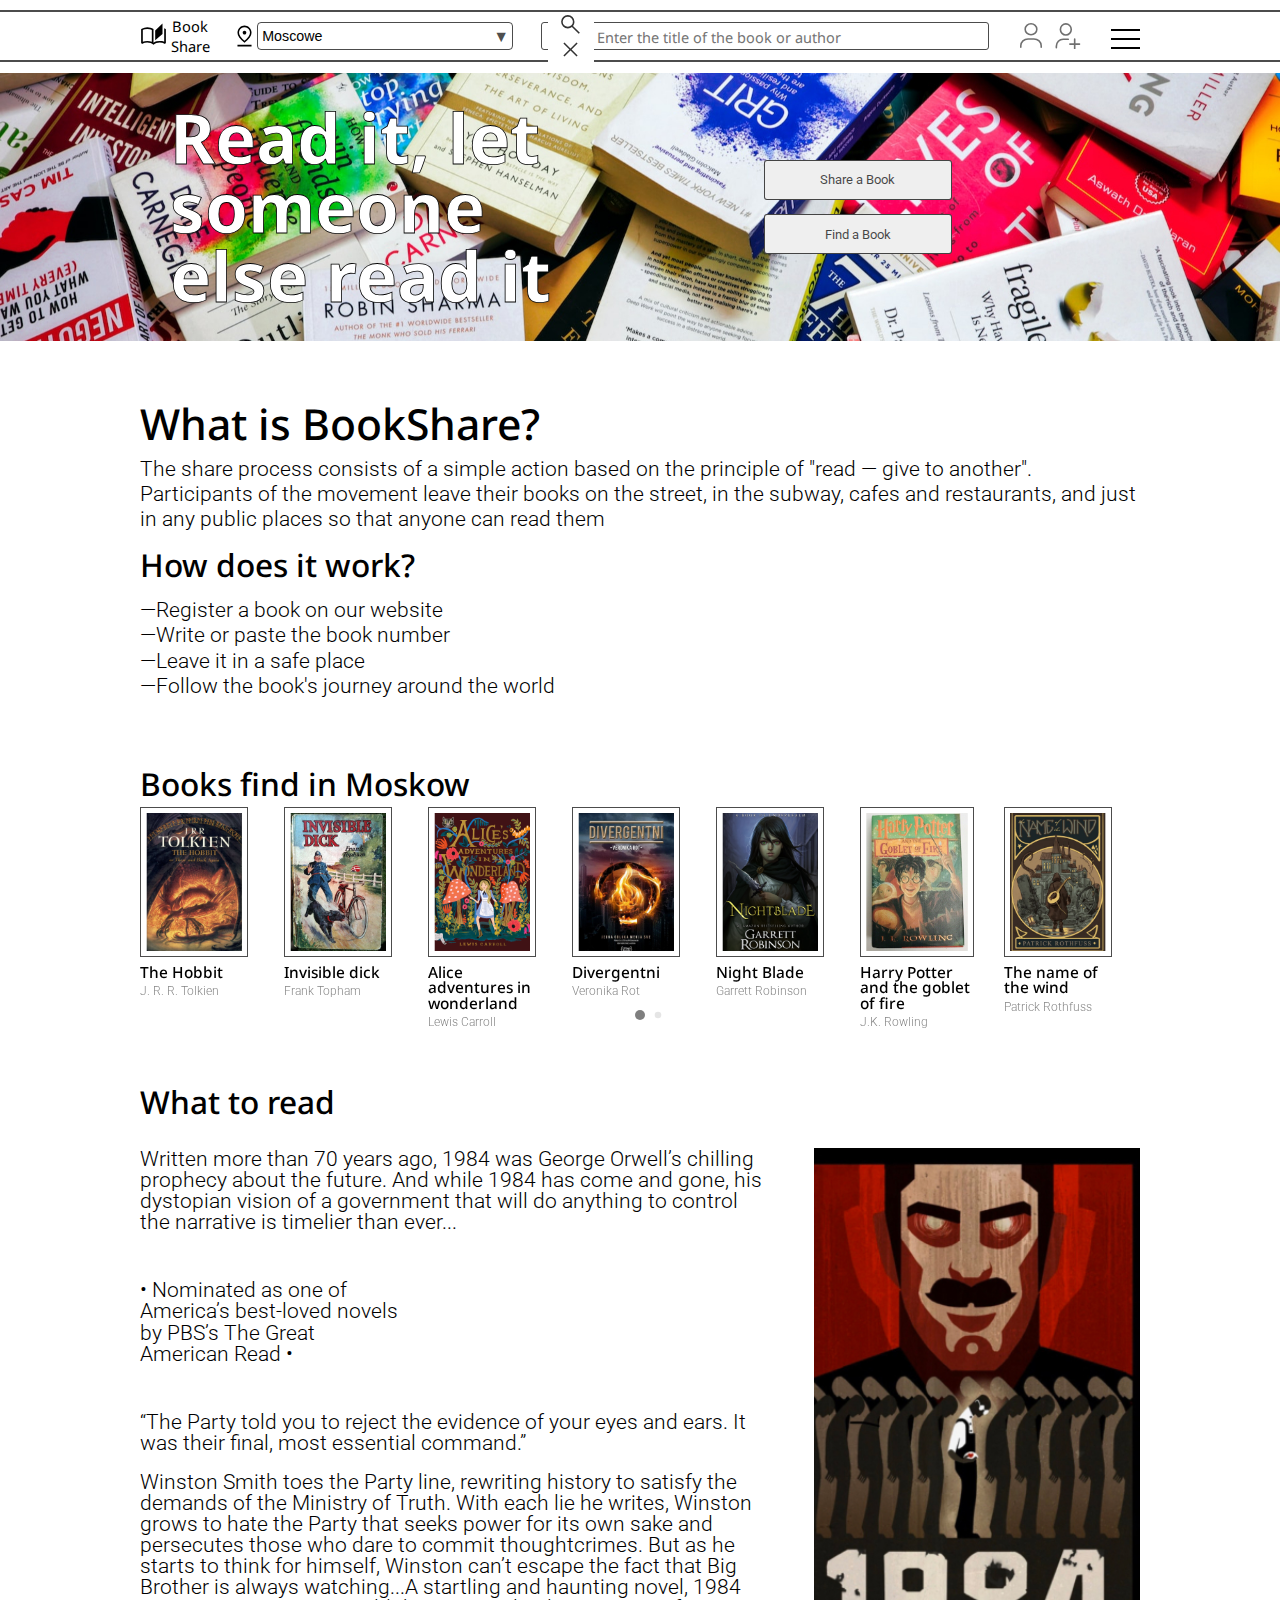
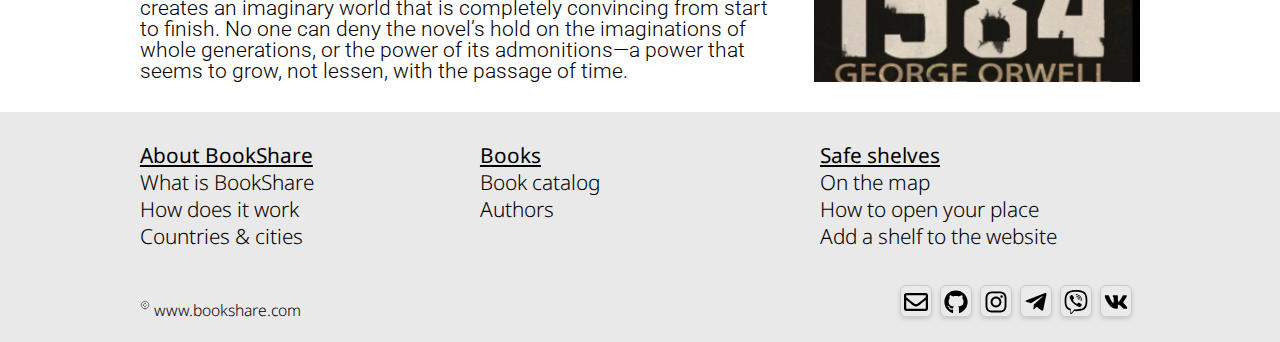
==== commit 5b3f699f: "мелкие правки" ====
--- a/index.html
+++ b/index.html
@@ -13,7 +13,7 @@
 <body>
    <div class="wrapper">
       <header class="header">
-         
+
          <div class="line"></div>
          <div class="container container-menu">
             <div class="menu">
@@ -27,8 +27,8 @@
                <!-- ================================= -->
                <div class="menu__location">
                   <img src="img/001-menu/02_pin-drop.svg" alt="location">
-                  <div class="menu__location__select">
-                     <select name="location" class="menu__location__select-city">
+                  <div class="menu__location-select">
+                     <select name="location" class="menu__location-select-city">
                         <option select disableed value="Moscowe">Moscowe</option>
                         <option value="Ekaterinburg">Ekaterinburg</option>
                         <option value="Omsk">Omsk</option>
@@ -41,8 +41,8 @@
                   <form action="#" method="get" class="menu__search-wrapper">
                      <div>
                         <button type="reset" class="menu__search-btn btn">
-                           <img class="menu__search-btn_img_1" src="img/001-menu/03_search.svg" alt="">
-                           <img class="menu__search-btn_img_2" src="img/001-menu/03_search-2.svg" alt="">
+                           <img class="menu__search-btn-img-1" src="img/001-menu/03_search.svg" alt="">
+                           <img class="menu__search-btn-img-2 display__none" src="img/001-menu/03_search-2.svg" alt="">
                         </button>
                      </div>
                      <div class="menu__search-input">
@@ -69,10 +69,14 @@
                <div class="menu__burger">
                   <nav class="nav burger__wrapper">
                      <ul class="nav__list">
-                        <li class="nav__item"><a href="#" data-goto=".what-is-bookshare" class="nav__link">What is BookShare</a></li>
-                        <li class="nav__item"><a href="#" data-goto=".slider__book-find-in-moskow" class="nav__link">Books find in city</a></li>
-                        <li class="nav__item"><a href="#" data-goto=".what-to-read" class="nav__link">What to read</a></li>
-                        <li class="nav__item"><a href="#" data-goto=".footer" class="nav__link">Information block</a></li>
+                        <li class="nav__item"><a href="#" data-goto=".what-is-bookshare" class="nav__link">What is
+                              BookShare</a></li>
+                        <li class="nav__item"><a href="#" data-goto=".slider__book-find-in-moskow"
+                              class="nav__link">Books find in city</a></li>
+                        <li class="nav__item"><a href="#" data-goto=".what-to-read" class="nav__link">What to read</a>
+                        </li>
+                        <li class="nav__item"><a href="#" data-goto=".footer" class="nav__link">Information block</a>
+                        </li>
                         <li class="nav__item"><a href="./categories.html" class="nav__link">Categories</a></li>
                         <li class="nav__item"><a href="#" class="nav__link">Пункт 6</a></li>
                      </ul>
@@ -91,8 +95,8 @@
                <div class="header-box__content">
                   <h1>Read it, let someone <br>else read it</h1>
                   <div class="header-box__content-button">
-                     <button class="header-box__content__button-one">Share a Book</button>
-                     <button class="header-box__content__button-two">Find a Book</button>
+                     <button class="header-box__content-button-one">Share a Book</button>
+                     <button class="header-box__content-button-two">Find a Book</button>
                   </div>
                   </p>
                </div>
@@ -102,14 +106,14 @@
       <main class="main">
          <section class="what-is-bookshare">
             <div class="container">
-               <div class="box-text_1">
+               <div class="box-text-1">
                   <h2>What is BookShare?</h2>
                   <p>The share process consists of a simple action based on the principle of "read — give to another".
                      Participants of the movement leave their books on the street, in the subway, cafes and restaurants,
                      and just in any public places so that anyone can read them
                   </p>
                </div>
-               <div class="box-text_2">
+               <div class="box-text-2">
                   <h3>How does it work?</h3>
                   <ul>
                      <li>Register a book on our website</li>
--- a/css/style.css
+++ b/css/style.css
@@ -160,7 +160,7 @@
 .menu__location img {
   width: 20px;
 }
-.menu__location__select {
+.menu__location-select {
   margin-right: 5px;
   position: relative;
   display: -webkit-box;
@@ -174,7 +174,7 @@
   border: 1px solid rgba(0, 0, 0, 0.7);
   padding: 0 4px;
 }
-.menu__location__select select {
+.menu__location-select select {
   -moz-appearance: none;
   -webkit-appearance: none;
   -ms-appearance: none;
@@ -194,19 +194,19 @@
   transition: 0.3s all ease;
 }
 @media (max-width: 767px) {
-  .menu__location__select select {
+  .menu__location-select select {
     font-size: calc(12px + 3.4 * ((100vw - 320px) / 1920));
   }
 }
 @media (min-width: 767px) {
-  .menu__location__select select {
+  .menu__location-select select {
     font-size: calc(12px + 3.4 * (100vw / 1920));
   }
 }
-.menu__location__select select::-ms-expand {
+.menu__location-select select::-ms-expand {
   display: none;
 }
-.menu__location__select::after {
+.menu__location-select::after {
   content: "▼";
   position: absolute;
   top: 0;
@@ -218,10 +218,10 @@
   transition: 0.3s all ease;
   color: rgba(0, 0, 0, 0.7);
 }
-.menu__location__select:hover::after {
+.menu__location-select:hover::after {
   color: #000000;
 }
-.menu__location__select:hover {
+.menu__location-select:hover {
   -webkit-transition: 0.3s all ease;
   transition: 0.3s all ease;
   -webkit-box-shadow: 1px 1px 6px rgba(0, 0, 0, 0.6);
@@ -256,17 +256,13 @@
   border-radius: 20%;
   opacity: 0.8;
 }
-.menu__search-btn_img_2 {
-  display: none;
-}
-.menu__search-btn:hover .menu__search-btn_img_1 {
-  display: none;
-}
-.menu__search-btn:hover .menu__search-btn_img_2 {
+.menu__search-btn-img-2 {
+  width: 22px;
   -webkit-transition: 0.3s all ease;
   transition: 0.3s all ease;
-  display: block;
-  width: 22px;
+}
+.menu__search .display__no {
+  display: none;
 }
 .menu__search-input {
   width: 100%;
@@ -514,10 +510,10 @@
   -webkit-box-shadow: 1px 1px 6px rgba(0, 0, 0, 0.6);
           box-shadow: 1px 1px 6px rgba(0, 0, 0, 0.6);
 }
-.header-box__content__button-one {
+.header-box__content-button-one {
   margin: 0 0 14.5px 0;
 }
-.header-box__content__button-two {
+.header-box__content-button-two {
   margin: 0 0 55px 0;
 }
 
@@ -536,7 +532,7 @@
   .menu__location {
     margin: 0;
   }
-  .menu__location__select {
+  .menu__location-select {
     width: 20vw;
   }
   .menu__location img {
@@ -590,7 +586,7 @@
     width: 188px;
     height: 40px;
   }
-  .header-box__content__button-two {
+  .header-box__content-button-two {
     margin: 0;
   }
 }
@@ -639,10 +635,10 @@
   .header-box__content button {
     width: 193px;
   }
-  .header-box__content__button-one {
+  .header-box__content-button-one {
     margin: 0 30px 0 0;
   }
-  .header-box__content__button-two {
+  .header-box__content-button-two {
     margin: 0;
   }
 }
@@ -659,19 +655,19 @@
     font-size: calc(12px + 13.6 * (100vw / 1920));
   }
 }
-.what-is-bookshare .box-text_1 {
+.what-is-bookshare .box-text-1 {
   margin-top: 30px;
 }
-.what-is-bookshare .box-text_1 p {
+.what-is-bookshare .box-text-1 p {
   padding: 5px 0 13px 0;
 }
-.what-is-bookshare .box-text_2 {
+.what-is-bookshare .box-text-2 {
   margin-bottom: 30px;
 }
-.what-is-bookshare .box-text_2 ul {
+.what-is-bookshare .box-text-2 ul {
   padding: 5px 0 0 0;
 }
-.what-is-bookshare .box-text_2 ul li:before {
+.what-is-bookshare .box-text-2 ul li:before {
   content: "—";
   position: relative;
 }
@@ -699,30 +695,30 @@
 }
 
 @media (min-width: 767.98px) {
-  .what-is-bookshare .box-text_1 {
+  .what-is-bookshare .box-text-1 {
     margin-top: 70px;
   }
-  .what-is-bookshare .box-text_1 p {
+  .what-is-bookshare .box-text-1 p {
     padding: 20px 0px 20px 0;
   }
-  .what-is-bookshare .box-text_2 {
+  .what-is-bookshare .box-text-2 {
     margin-bottom: 70px;
   }
-  .what-is-bookshare .box-text_2 ul {
+  .what-is-bookshare .box-text-2 ul {
     padding: 20px 0px 0 0;
   }
 }
 @media (min-width: 1919.98px) {
-  .what-is-bookshare .box-text_1 {
+  .what-is-bookshare .box-text-1 {
     margin-top: 100px;
   }
-  .what-is-bookshare .box-text_1 p {
+  .what-is-bookshare .box-text-1 p {
     padding: 32px 0px 36px 0;
   }
-  .what-is-bookshare .box-text_2 {
+  .what-is-bookshare .box-text-2 {
     margin-bottom: 100px;
   }
-  .what-is-bookshare .box-text_2 ul {
+  .what-is-bookshare .box-text-2 ul {
     padding: 32px 0px 0 0;
   }
 }
@@ -1205,15 +1201,16 @@
     font-size: calc(12px + 13.6 * (100vw / 1920));
   }
 }
-.available__item__image {
+.available__item-image {
   border: 1px solid;
   padding: 10px;
   width: 220px;
   margin-bottom: 10px;
 }
-.available__item__image img {
+.available__item-image img {
   width: 200px;
 }
+
 @media (max-width: 767px) {
   h4 {
     font-size: calc(14px + 27.2 * ((100vw - 320px) / 1920));
@@ -1243,14 +1240,14 @@
         -ms-flex-align: start;
             align-items: flex-start;
   }
-  .available__item__image {
+  .available__item-image {
     width: 270px;
     margin-right: 20px;
   }
-  .available__item__image img {
+  .available__item-image img {
     width: 250px;
   }
-  .available__item__text {
+  .available__item-text {
     display: -webkit-box;
     display: -ms-flexbox;
     display: flex;
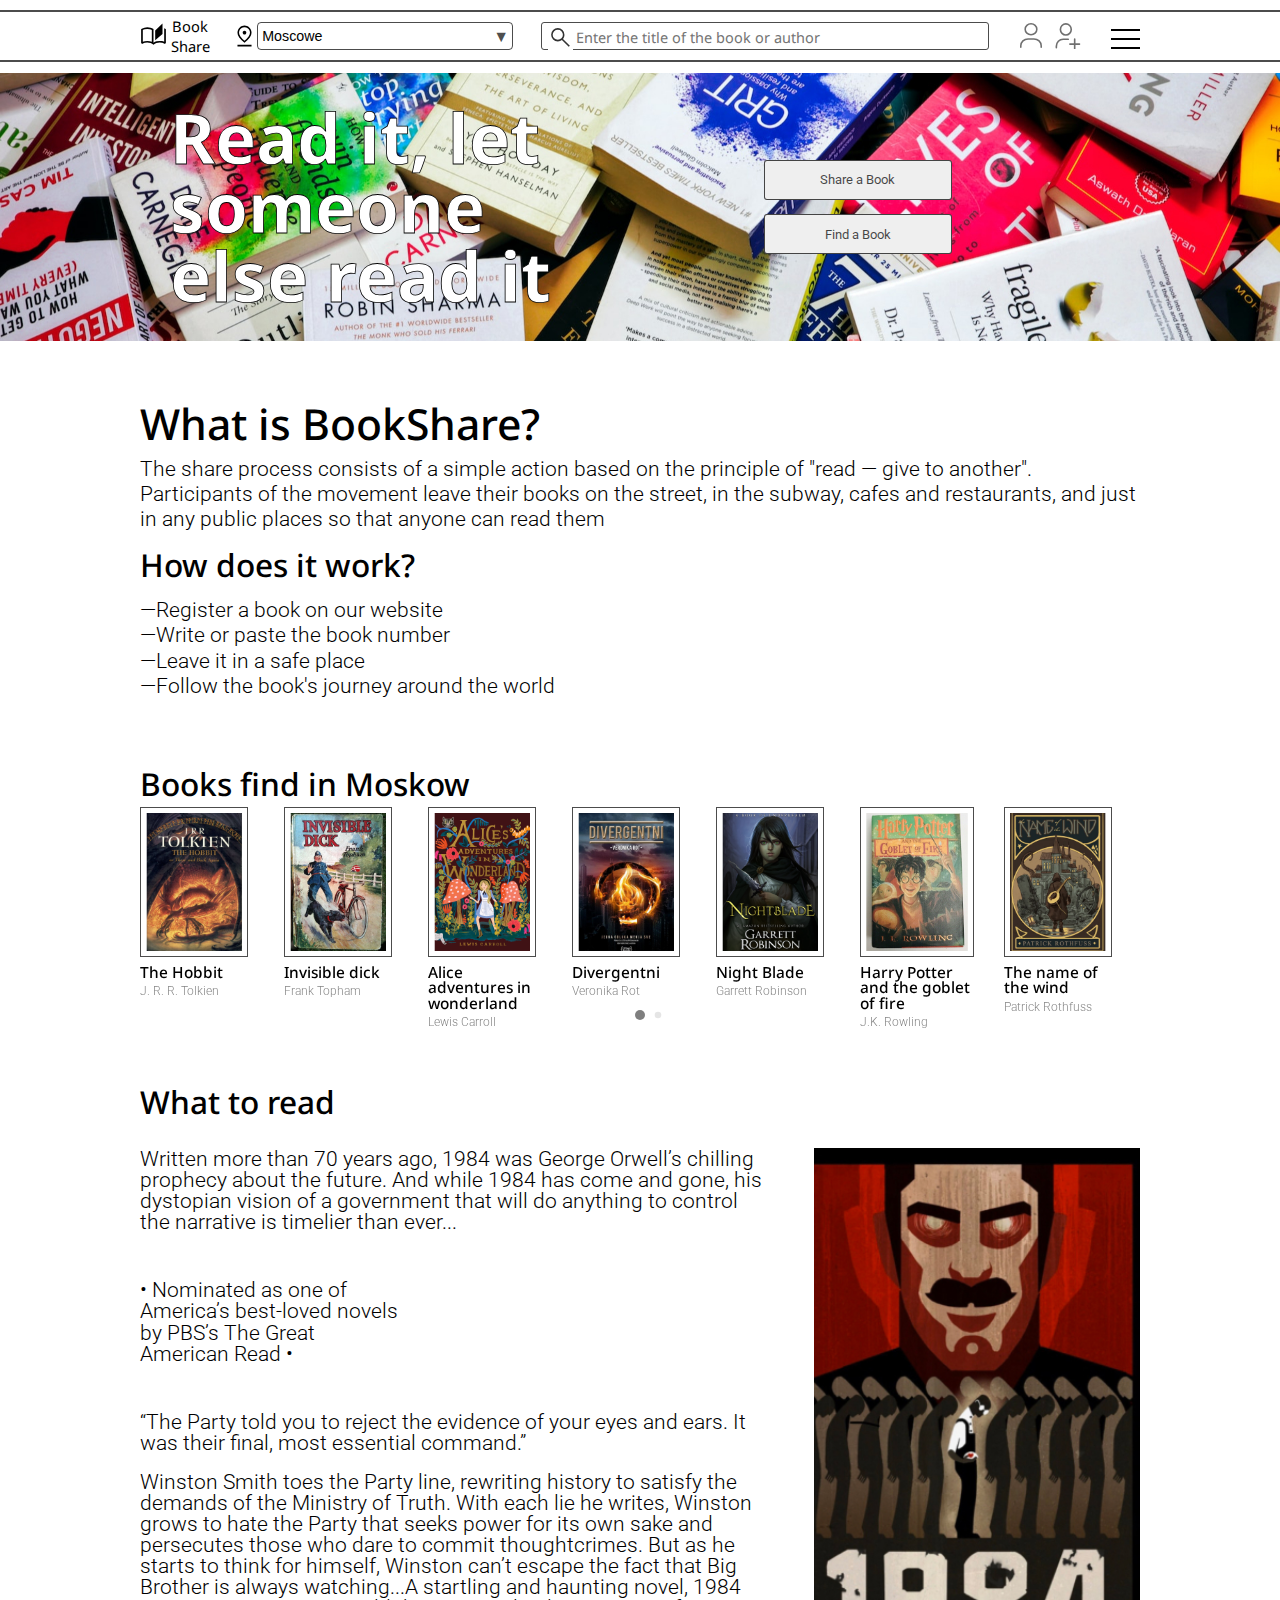
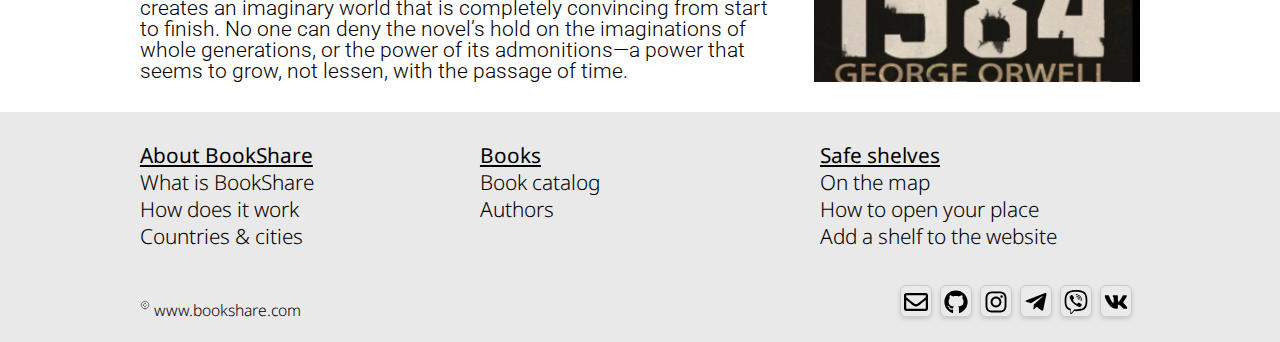
==== commit dd40eca4: "бургер пункт6 не готов" ====
--- a/index.html
+++ b/index.html
@@ -78,7 +78,7 @@
                         <li class="nav__item"><a href="#" data-goto=".footer" class="nav__link">Information block</a>
                         </li>
                         <li class="nav__item"><a href="./categories.html" class="nav__link">Categories</a></li>
-                        <li class="nav__item"><a href="#" class="nav__link">Пункт 6</a></li>
+                        <!-- <li class="nav__item"><a href="#" class="nav__link">Пункт 6</a></li> -->
                      </ul>
                   </nav>
                   <button class="burger" aria-label="Открыть меню" aria-expanded="false">
--- a/css/style.css
+++ b/css/style.css
@@ -261,7 +261,7 @@
   -webkit-transition: 0.3s all ease;
   transition: 0.3s all ease;
 }
-.menu__search .display__no {
+.menu__search .display__none {
   display: none;
 }
 .menu__search-input {
